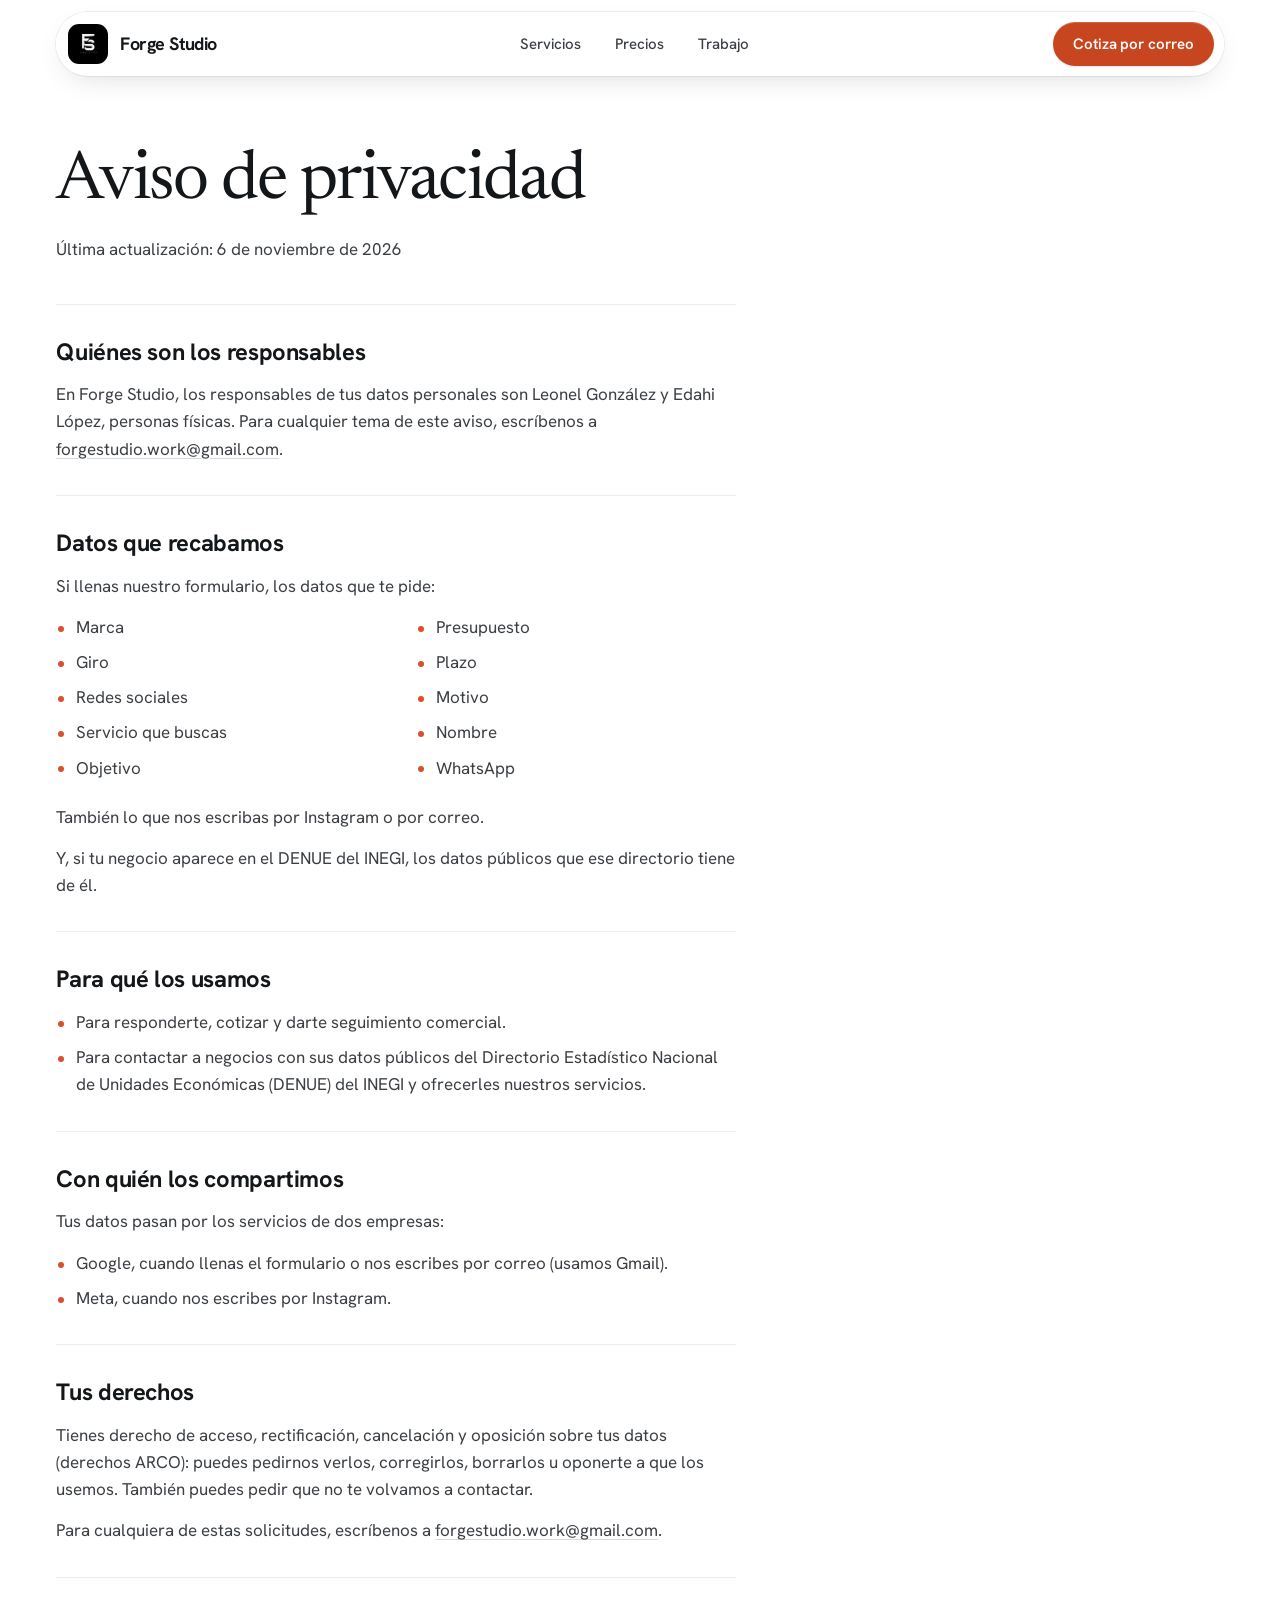
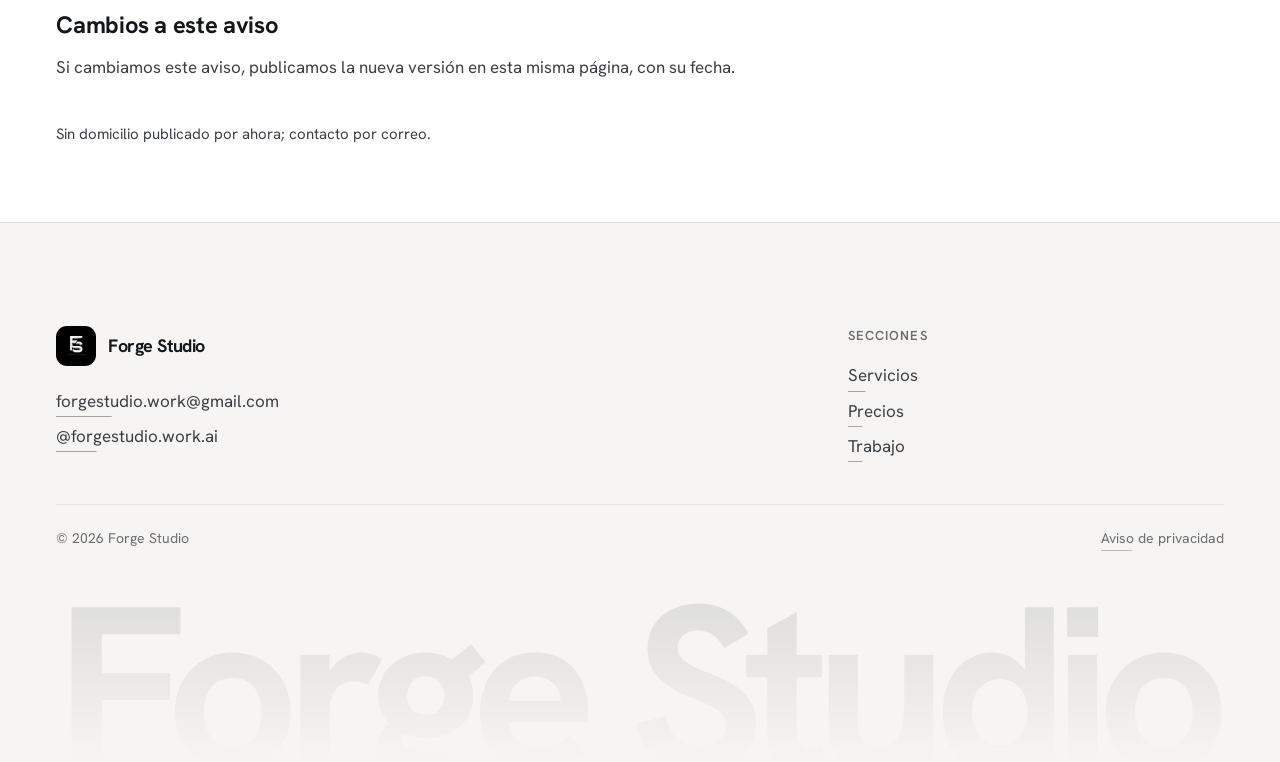
==== aviso-de-privacidad.html @ bc6b0c33 "Rediseño de la página: versión clara, con contacto por correo e Instagram - Página nueva en index.ht" ====
<!doctype html>
<html lang="es" data-type="service">
<head>
<meta charset="utf-8">
<meta name="viewport" content="width=device-width, initial-scale=1, viewport-fit=cover">
<title>Aviso de privacidad · Forge Studio</title>
<meta name="description" content="Qué datos personales recaba Forge Studio, para qué los usa, con quién los comparte y cómo ejercer tus derechos.">
<meta name="site-kind" content="other">
<meta name="page-type" content="service">
<link rel="canonical" href="https://leogoma.github.io/forge-studio/aviso-de-privacidad.html">
<meta property="og:type" content="website">
<meta property="og:locale" content="es_MX">
<meta property="og:site_name" content="Forge Studio">
<meta property="og:title" content="Aviso de privacidad · Forge Studio">
<meta property="og:description" content="Qué datos personales recaba Forge Studio, para qué los usa, con quién los comparte y cómo ejercer tus derechos.">
<meta property="og:url" content="https://leogoma.github.io/forge-studio/aviso-de-privacidad.html">
<meta property="og:image" content="https://leogoma.github.io/forge-studio/img/og.jpg">
<meta property="og:image:width" content="1200">
<meta property="og:image:height" content="630">
<meta property="og:image:alt" content="Modelo creado con IA con playera deportiva negra de Vantif, entre la niebla de Chipinque">
<meta name="twitter:card" content="summary_large_image">
<link rel="icon" type="image/png" sizes="32x32" href="favicon-32.png">
<link rel="apple-touch-icon" href="apple-touch-icon.png">
<meta name="theme-color" content="#ffffff">
<link rel="preload" href="fonts/hanken-grotesk-latin.woff2" as="font" type="font/woff2" crossorigin>
<link rel="stylesheet" href="css/sitio.css">
</head>
<body>
<header class="nav">
  <div class="wrap nav__bar glass">
    <a class="skip-link" href="#aviso">Saltar al contenido</a>
    <a class="nav__logo" href="./"><img src="img/brand/forge-monogram-96.webp" srcset="img/brand/forge-monogram-96.webp 96w, img/brand/forge-monogram-192.webp 192w" sizes="40px" width="40" height="40" alt=""><span>Forge Studio</span></a>
    <nav class="nav__links" id="menu" aria-label="Principal">
      <a class="nav__link" href="./#servicios">Servicios</a>
      <a class="nav__link" href="./#precios">Precios</a>
      <a class="nav__link" href="./#trabajo">Trabajo</a>
    </nav>
    <div class="nav__actions">
      <a class="btn btn--primary" href="mailto:forgestudio.work@gmail.com?subject=Quiero%20cotizar" data-cta="contacto">Cotiza por correo</a>
    </div>
    <button class="nav__toggle" type="button" aria-expanded="false" aria-controls="menu" aria-label="Menú">
      <svg width="18" height="18" viewBox="0 0 18 18" aria-hidden="true"><path d="M2 5h14" stroke="currentColor" stroke-width="1.6" stroke-linecap="round"/><path d="M2 13h14" stroke="currentColor" stroke-width="1.6" stroke-linecap="round"/></svg>
    </button>
  </div>
</header>

<main id="top">
  <section class="aviso-page" id="aviso" aria-labelledby="aviso-h">
    <div class="wrap"><article class="aviso">
      <h1 id="aviso-h">Aviso de privacidad</h1>
      <p class="aviso__fecha">Última actualización: 6 de noviembre de 2026</p>

      <section id="responsable-tema" aria-labelledby="responsable-h">
        <h2 id="responsable-h">Quiénes son los responsables</h2>
        <p>En Forge Studio, los responsables de tus datos personales son <span id="responsable">Leonel González y Edahi López</span>, personas físicas. Para cualquier tema de este aviso, escríbenos a <a href="mailto:forgestudio.work@gmail.com">forgestudio.work@gmail.com</a>.</p>
      </section>

      <section id="datos" aria-labelledby="datos-h">
        <h2 id="datos-h">Datos que recabamos</h2>
        <p>Si llenas nuestro formulario, los datos que te pide:</p>
        <ul class="aviso__datos" role="list">
          <li>Marca</li>
          <li>Giro</li>
          <li>Redes sociales</li>
          <li>Servicio que buscas</li>
          <li>Objetivo</li>
          <li>Presupuesto</li>
          <li>Plazo</li>
          <li>Motivo</li>
          <li>Nombre</li>
          <li>WhatsApp</li>
        </ul>
        <p>También lo que nos escribas por Instagram o por correo.</p>
        <p>Y, si tu negocio aparece en el DENUE del INEGI, los datos públicos que ese directorio tiene de él.</p>
      </section>

      <section id="finalidades" aria-labelledby="finalidades-h">
        <h2 id="finalidades-h">Para qué los usamos</h2>
        <ul role="list">
          <li>Para responderte, cotizar y darte seguimiento comercial.</li>
          <li>Para contactar a negocios con sus datos públicos del Directorio Estadístico Nacional de Unidades Económicas (DENUE) del INEGI y ofrecerles nuestros servicios.</li>
        </ul>
      </section>

      <section id="terceros" aria-labelledby="terceros-h">
        <h2 id="terceros-h">Con quién los compartimos</h2>
        <p>Tus datos pasan por los servicios de dos empresas:</p>
        <ul role="list">
          <li>Google, cuando llenas el formulario o nos escribes por correo (usamos Gmail).</li>
          <li>Meta, cuando nos escribes por Instagram.</li>
        </ul>
      </section>

      <section id="derechos" aria-labelledby="derechos-h">
        <h2 id="derechos-h">Tus derechos</h2>
        <p>Tienes derecho de acceso, rectificación, cancelación y oposición sobre tus datos (derechos ARCO): puedes pedirnos verlos, corregirlos, borrarlos u oponerte a que los usemos. También puedes pedir que no te volvamos a contactar.</p>
        <p>Para cualquiera de estas solicitudes, escríbenos a <a href="mailto:forgestudio.work@gmail.com">forgestudio.work@gmail.com</a>.</p>
      </section>

      <section id="cambios" aria-labelledby="cambios-h">
        <h2 id="cambios-h">Cambios a este aviso</h2>
        <p>Si cambiamos este aviso, publicamos la nueva versión en esta misma página, con su fecha.</p>
      </section>

      <p class="aviso__nota">Sin domicilio publicado por ahora; contacto por correo.</p>
    </article></div>
  </section>
</main>

<footer class="footer">
  <div class="wrap">
    <div class="footer__grid">
      <div class="footer__brand">
        <a class="nav__logo" href="./"><img src="img/brand/forge-monogram-96.webp" srcset="img/brand/forge-monogram-96.webp 96w, img/brand/forge-monogram-192.webp 192w" sizes="40px" width="40" height="40" alt="" loading="lazy" decoding="async"><span>Forge Studio</span></a>
        <ul>
          <li><a class="link" href="mailto:forgestudio.work@gmail.com">forgestudio.work@gmail.com</a></li>
          <li><a class="link" href="https://www.instagram.com/forgestudio.work.ai/" rel="noopener">@forgestudio.work.ai</a></li>
        </ul>
      </div>
      <div class="footer__col"><h4>Secciones</h4><ul><li><a class="link" href="./#servicios">Servicios</a></li><li><a class="link" href="./#precios">Precios</a></li><li><a class="link" href="./#trabajo">Trabajo</a></li></ul></div>
    </div>
    <div class="footer__legal">
      <span>© 2026 Forge Studio</span>
      <a class="link" href="aviso-de-privacidad.html" aria-current="page">Aviso de privacidad</a>
    </div>
    <p class="footer__word" aria-hidden="true">Forge Studio</p>
  </div>
</footer>

<script type="module" src="js/sitio.js"></script>
<script type="module" src="js/contacto.js"></script>
</body>
</html>
---- css/sitio.css ----
/* Forge Studio · versión clara (spec 12, cambio del 2026-11-09). Blanco y limpio: secciones blancas y gris muy claro,
   tinta casi negra, el naranja de la marca solo en botones y detalles, vidrio blanco esmerilado en la barra y sobre
   las fotos, y movimiento discreto (aparecer al bajar, hover sin luces). Compartido por index y el aviso. */

@font-face { font-family: "Hanken Grotesk"; font-style: normal; font-weight: 400 700; font-display: swap; src: url("../fonts/hanken-grotesk-latin.woff2") format("woff2"); }
@font-face { font-family: "Newsreader"; font-style: normal; font-weight: 400; font-display: swap; src: url("../fonts/newsreader-latin.woff2") format("woff2"); }

:root {
  color-scheme: light;
  --bg: #ffffff;
  --bg-soft: #f6f5f3;
  --surface: #efedea;
  --ink: #14171a;
  --ink-soft: #3b3f44;
  --muted: #6b6d6f;
  --faint: #8b8e91;
  --line: rgb(20 23 26 / .08);
  --line-strong: rgb(20 23 26 / .16);
  /* el naranja de la marca (#d9512c) un tono más hondo en los botones, para que el texto blanco pase AA */
  --brand: #c8461f;
  --brand-hover: #b03c1a;
  --accent: #d9512c;
  --accent-tint: #fbece6;
  --gut: clamp(20px, 4.4vw, 64px);
  --max: 1320px;
  --nav-h: 64px;
  --r-sm: 14px;
  --r-lg: 24px;
  --r-xl: 32px;
  --gap: clamp(16px, 1.6vw, 24px);
  --sec-pad: clamp(88px, 10vw, 152px);
  --shadow-sm: 0 1px 2px rgb(20 23 26 / .04), 0 4px 14px rgb(20 23 26 / .04);
  --shadow-md: 0 1px 2px rgb(20 23 26 / .05), 0 14px 36px -10px rgb(20 23 26 / .14);
  --shadow-lg: 0 2px 6px rgb(20 23 26 / .05), 0 32px 70px -24px rgb(20 23 26 / .28);
  --ease-out: cubic-bezier(.23, 1, .32, 1);
  --ease-quint: cubic-bezier(.22, 1, .36, 1);
  --ease-in-out: cubic-bezier(.77, 0, .175, 1);
  --sans: "Hanken Grotesk", ui-sans-serif, system-ui, sans-serif;
  --serif: "Newsreader", ui-serif, Georgia, serif;
}

/* ---------- base ---------- */
*, *::before, *::after { box-sizing: border-box; }
html { -webkit-text-size-adjust: 100%; scroll-padding-top: calc(var(--nav-h) + 40px); }
@media (prefers-reduced-motion: no-preference) { html { scroll-behavior: smooth; } }
body {
  margin: 0; min-height: 100vh; background: var(--bg); color: var(--ink);
  font: 400 17px/1.6 var(--sans); -webkit-font-smoothing: antialiased; overflow-x: clip;
}
img { display: block; max-width: 100%; height: auto; }
a { color: inherit; text-decoration: none; }
button { font: inherit; color: inherit; }
h1, h2, h3, h4, p, ul, ol { margin: 0; }
ul, ol { padding: 0; list-style: none; }
::selection { background: var(--accent-tint); color: var(--ink); }
:focus-visible { outline: 2px solid var(--brand); outline-offset: 3px; }

.wrap { width: min(100% - 2 * var(--gut), var(--max)); margin-inline: auto; }
.section { position: relative; padding-block: var(--sec-pad); }
.section--soft { background: var(--bg-soft); }
.section-head { display: flex; align-items: flex-end; justify-content: space-between; gap: 24px; margin-bottom: clamp(40px, 5vw, 64px); }
h2 { font: 400 clamp(40px, 4.2vw + 8px, 76px)/1.02 var(--serif); letter-spacing: -.025em; text-wrap: balance; }
h3 { font: 700 clamp(20px, .8vw + 14px, 25px)/1.2 var(--sans); letter-spacing: -.02em; }

.skip-link { position: absolute; width: 1px; height: 1px; overflow: hidden; clip-path: inset(50%); white-space: nowrap; }
.skip-link:focus { position: fixed; z-index: 95; top: 12px; left: 12px; width: auto; height: auto; clip-path: none;
  padding: 12px 18px; border-radius: 12px; background: var(--ink); color: #fff; font-weight: 600; }

/* ---------- vidrio blanco esmerilado (barra y sobre fotos) ---------- */
/* Safari no resuelve variables dentro de -webkit-backdrop-filter: los valores van fijos */
.glass {
  position: relative;
  background-color: rgb(255 255 255 / .74);
  -webkit-backdrop-filter: blur(20px) saturate(180%);
  backdrop-filter: blur(20px) saturate(180%);
  box-shadow: inset 0 1px 0 rgb(255 255 255 / .9), 0 0 0 1px rgb(20 23 26 / .07), 0 10px 30px -12px rgb(20 23 26 / .18);
}
@supports not ((backdrop-filter: blur(1px)) or (-webkit-backdrop-filter: blur(1px))) {
  .glass { background-color: rgb(255 255 255 / .97); }
}

/* ---------- botones y ligas ---------- */
.btn {
  --h: 48px;
  position: relative; display: inline-flex; align-items: center; justify-content: center; gap: 10px;
  height: var(--h); padding: 0 22px; border: 0; border-radius: 999px; cursor: pointer;
  font: 600 16px/1 var(--sans); letter-spacing: -.005em; white-space: nowrap; -webkit-tap-highlight-color: transparent;
  transition: transform 160ms var(--ease-out), background-color 200ms ease, color 200ms ease, box-shadow 250ms ease;
}
.btn:active { transform: scale(.97); }
.btn--lg { --h: 56px; padding: 0 28px; font-size: 17px; }
.btn--sm { --h: 40px; padding: 0 16px; font-size: 14px; }
.btn--xl { --h: 64px; padding: 0 30px; font-size: 18px; }
.btn--primary { background: var(--brand); color: #fff; box-shadow: 0 1px 2px rgb(20 23 26 / .12), inset 0 1px 0 rgb(255 255 255 / .18); }
.btn--secondary { background: #fff; color: var(--ink); box-shadow: inset 0 0 0 1px var(--line-strong), 0 1px 2px rgb(20 23 26 / .04); }
.btn .arrow { width: 14px; height: 14px; flex: none; transition: transform 300ms var(--ease-out); }
@media (hover: hover) and (pointer: fine) {
  .btn--primary:hover { background: var(--brand-hover); }
  .btn--secondary:hover { background: var(--bg-soft); }
  .btn:hover .arrow { transform: translateX(3px); }
}

/* liga con subrayado que se dibuja */
.link { position: relative; display: inline-block; }
.link::after {
  content: ""; position: absolute; left: 0; right: 0; bottom: -2px; height: 1px; background: currentColor;
  transform: scaleX(.25); transform-origin: left; opacity: .45;
  transition: transform 400ms var(--ease-out), opacity 300ms ease;
}
@media (hover: hover) and (pointer: fine) { .link:hover::after { transform: scaleX(1); opacity: 1; } }

/* ---------- navegación ---------- */
.nav { position: fixed; z-index: 60; top: 12px; left: 0; right: 0; pointer-events: none; }
.nav__bar {
  pointer-events: auto; display: flex; align-items: center; gap: 8px;
  height: var(--nav-h); padding: 0 10px 0 12px; border-radius: 999px; transition: background-color 300ms ease;
}
.nav.is-scrolled .nav__bar { background-color: rgb(255 255 255 / .86); }
.nav__logo { display: inline-flex; align-items: center; gap: 12px; font: 700 18px/1 var(--sans); letter-spacing: -.03em; }
.nav__logo img { width: 40px; height: 40px; border-radius: 11px; }
.nav__links { display: flex; gap: 2px; margin-inline: auto; }
.nav__link {
  display: inline-flex; align-items: center; height: 40px; padding: 0 16px; border-radius: 999px;
  color: var(--ink-soft); font-weight: 500; font-size: 15px; transition: color 200ms ease, background-color 200ms ease;
}
@media (hover: hover) and (pointer: fine) { .nav__link:hover { color: var(--ink); background: rgb(20 23 26 / .05); } }
.nav__actions { display: flex; }
.nav__actions .btn { --h: 44px; padding: 0 20px; font-size: 15px; }
.nav__toggle {
  display: none; place-items: center; width: 44px; height: 44px; margin-left: 4px;
  border: 0; border-radius: 999px; background: rgb(20 23 26 / .06); cursor: pointer;
}
.nav__toggle svg path { transition: transform 300ms var(--ease-out); transform-origin: center; }
.nav.is-open .nav__toggle svg path:first-child { transform: translateY(4px) rotate(45deg); }
.nav.is-open .nav__toggle svg path:last-child { transform: translateY(-4px) rotate(-45deg); }

@media (max-width: 859px) {
  .nav__toggle { display: grid; }
  .nav__actions { margin-left: auto; }
  /* el menú baja como una hoja bajo la barra; absoluto y no fijo, porque el backdrop-filter de la barra la vuelve su
     bloque contenedor */
  .nav__links {
    position: absolute; top: calc(100% + 8px); left: 0; right: 0;
    flex-direction: column; gap: 0; margin: 0; padding: 10px; border-radius: var(--r-lg);
    background: #fff; box-shadow: 0 0 0 1px var(--line), var(--shadow-lg);
    opacity: 0; visibility: hidden; transform: translateY(-8px) scale(.98); transform-origin: top center;
    transition: opacity 200ms ease, transform 250ms var(--ease-out), visibility 0s linear 250ms;
  }
  .nav.is-open .nav__links { opacity: 1; visibility: visible; transform: none; transition: opacity 200ms ease, transform 300ms var(--ease-out), visibility 0s; }
  .nav__link { height: 56px; padding: 0 18px; font-size: 20px; font-weight: 600; color: var(--ink); border-radius: var(--r-sm); }
}
@media (max-width: 479px) {
  .nav__logo span { position: absolute; width: 1px; height: 1px; overflow: hidden; clip-path: inset(50%); white-space: nowrap; }
}

/* ---------- entrada de la portada y aparición al bajar (discretas) ---------- */
@media (prefers-reduced-motion: no-preference) {
  .enter { animation: enter 800ms var(--ease-quint) both; animation-delay: calc(var(--i, 0) * 60ms + 60ms); }
  @keyframes enter { from { opacity: 0; transform: translateY(16px); } }
  .hero__photo img { animation: settle 1400ms var(--ease-out) both; }
  @keyframes settle { from { transform: scale(1.04); } }

  /* lo que aparece al bajar se esconde solo si corre el JS (clase js en <html>) y nunca más de 4 s. Con translate
     (no transform) para no pisar el transform del hover; la lista conserva las transiciones del hover */
  html.js:not(.revelar-todo) [data-reveal] {
    opacity: 0; translate: 0 14px;
    transition: opacity 700ms var(--ease-out), translate 800ms var(--ease-out), transform 400ms var(--ease-out), box-shadow 400ms ease;
    transition-delay: calc(var(--i, 0) * 70ms), calc(var(--i, 0) * 70ms), 0s, 0s;
  }
  html.js:not(.revelar-todo) [data-reveal].is-in { opacity: 1; translate: none; }
}

/* ---------- portada ---------- */
.hero { display: grid; align-items: center; min-height: 100vh; min-height: 100svh; padding: calc(12px + var(--nav-h) + 48px) 0 72px; }
.hero__grid { display: grid; grid-template-columns: repeat(12, minmax(0, 1fr)); column-gap: var(--gap); align-items: center; }
.hero__text { grid-column: 1 / span 7; }
.hero__art { grid-column: 8 / -1; position: relative; }
.hero__label { font-size: 14px; font-weight: 600; letter-spacing: .01em; color: var(--muted); }
.hero h1 { margin-top: 22px; font: 700 clamp(40px, 4.3vw + 14px, 82px)/1 var(--sans); letter-spacing: -.045em; text-wrap: balance; }
.hero h1 > span { display: block; }
.hero h1 .h1-b { color: var(--faint); margin-top: .1em; }
.hero__cta { display: flex; flex-wrap: wrap; gap: 12px; margin-top: 40px; }
.hero__trust { display: flex; flex-wrap: wrap; gap: 10px 26px; margin-top: 34px; font-size: 15px; font-weight: 500; color: var(--ink-soft); }
.hero__trust li { display: inline-flex; align-items: center; gap: 9px; }
.hero__trust svg { width: 18px; height: 18px; flex: none; color: var(--accent); }

.hero__photo { position: relative; aspect-ratio: 4 / 5; border-radius: var(--r-xl); overflow: hidden; background: var(--surface); box-shadow: var(--shadow-lg); }
.hero__photo img { width: 100%; height: 100%; object-fit: cover; }
.chip {
  display: inline-flex; align-items: center; gap: 8px; height: 34px; padding: 0 14px 0 11px; border-radius: 999px;
  font-size: 13px; font-weight: 600; letter-spacing: -.005em; color: var(--ink); white-space: nowrap;
}
.chip svg { width: 15px; height: 15px; color: var(--accent); }
.hero__photo .chip { position: absolute; top: 16px; right: 16px; }
.hero__mini { position: absolute; left: -16%; bottom: 9%; width: 46%; padding: 6px; border-radius: 22px; box-shadow: 0 0 0 1px rgb(20 23 26 / .06), var(--shadow-lg); }
.hero__mini img { width: 100%; aspect-ratio: 4 / 3; object-fit: cover; border-radius: 16px; }
.hero__mini .chip { position: absolute; left: 15px; top: 15px; height: 30px; font-size: 12px; }

@media (max-width: 1023px) {
  .hero { min-height: 0; padding-bottom: 56px; }
  .hero__text, .hero__art { grid-column: 1 / -1; }
  .hero__art { width: min(100%, 520px); margin: 56px auto 0; }
  .hero__mini { left: -4%; width: 50%; bottom: 6%; }
}
@media (max-width: 639px) {
  .hero { padding-top: calc(12px + var(--nav-h) + 32px); }
  .hero h1 { margin-top: 18px; }
  .hero__cta { margin-top: 32px; }
  .hero__cta .btn { flex: 1 1 auto; }
  .hero__trust { flex-direction: column; gap: 10px; margin-top: 28px; }
  .hero__art { margin-top: 44px; }
  .hero__mini { width: 54%; left: -2%; bottom: -6%; padding: 5px; border-radius: 18px; }
  .hero__mini img { border-radius: 13px; }
  .hero__mini .chip { left: 11px; top: 11px; height: 26px; padding: 0 10px 0 8px; font-size: 11px; }
  .hero__photo .chip { top: 12px; right: 12px; height: 30px; font-size: 12px; }
}

/* ---------- servicios: la foto llena la tarjeta y el texto va en un panel de vidrio blanco ---------- */
.svc-grid { display: grid; grid-template-columns: repeat(2, minmax(0, 1fr)); gap: var(--gap); }
.svc { position: relative; isolation: isolate; display: flex; flex-direction: column; justify-content: flex-end; min-height: clamp(560px, 46vw, 680px); padding: 14px;
  border-radius: var(--r-xl); overflow: hidden; background: var(--surface); box-shadow: var(--shadow-sm);
  transition: transform 400ms var(--ease-out), box-shadow 400ms ease; }
.svc__media { position: absolute; inset: 0; z-index: -1; }
.svc__media img { width: 100%; height: 100%; object-fit: cover; transition: transform 900ms var(--ease-out); }
.svc__body { display: grid; gap: 10px; padding: clamp(22px, 2.4vw, 30px); border-radius: calc(var(--r-xl) - 10px); background-color: rgb(255 255 255 / .82); }
.svc__body h3 { font-size: clamp(24px, 1.1vw + 16px, 30px); }
.svc__body p { color: var(--ink-soft); }
.svc__body .svc__price { color: var(--ink); font-weight: 600; }
.svc__body .btn { justify-self: start; margin-top: 8px; }
@media (hover: hover) and (pointer: fine) {
  .svc:hover { transform: translateY(-4px); box-shadow: var(--shadow-lg); }
  .svc:hover .svc__media img { transform: scale(1.03); }
}
@media (max-width: 899px) {
  .svc-grid { grid-template-columns: 1fr; }
  .svc { min-height: 540px; }
}

/* ---------- precios: dos tarjetas blancas sobre gris claro ---------- */
.precios__grid { display: grid; grid-template-columns: repeat(2, minmax(0, 1fr)); grid-template-rows: auto 1fr; gap: var(--gap); align-items: start; }
.precios__web { grid-column: 2; grid-row: 1 / span 2; }
.price-card { border-radius: var(--r-xl); padding: clamp(24px, 2.6vw, 38px); background: #fff; box-shadow: 0 0 0 1px var(--line), var(--shadow-sm); }
.price-card__head { display: flex; align-items: center; gap: 14px; margin-bottom: 16px; }
.icon-tile { display: grid; place-items: center; flex: none; width: 44px; height: 44px; border-radius: 13px; background: var(--accent-tint); color: var(--brand); }
.icon-tile svg { width: 22px; height: 22px; }
.rows > li {
  display: grid; grid-template-columns: minmax(0, 1fr) auto; column-gap: 20px; row-gap: 4px;
  padding: 18px 16px; margin-inline: -16px; border-top: 1px solid var(--line); border-radius: var(--r-sm);
  transition: background-color 200ms ease, border-color 200ms ease;
}
.rows__name { font-weight: 600; font-size: 17px; }
.rows__value { grid-row: 1 / span 2; grid-column: 2; align-self: start; text-align: right; font-weight: 600; font-variant-numeric: tabular-nums; }
.rows > li > p { grid-column: 1; color: var(--muted); font-size: 15px; line-height: 1.5; }
@media (hover: hover) and (pointer: fine) {
  .rows > li:hover { background: var(--bg-soft); border-top-color: transparent; }
  .rows > li:hover + li { border-top-color: transparent; }
}
.precios__nota { display: grid; gap: 22px; padding: clamp(8px, 1vw, 16px) clamp(4px, 1vw, 12px); }
.precios__nota p { color: var(--muted); max-width: 52ch; }
@media (max-width: 899px) {
  .precios__grid { grid-template-columns: 1fr; }
  .precios__web { grid-column: auto; grid-row: auto; }
}
@media (max-width: 479px) {
  .rows > li { grid-template-columns: 1fr; }
  .rows__value { grid-row: auto; grid-column: 1; text-align: left; }
  .precios__nota .btn { white-space: normal; height: auto; min-height: 48px; padding-block: 12px; line-height: 1.3; text-align: center; }
}

/* ---------- trabajo: muro de fotos en movimiento ---------- */
.trabajo .section-head { align-items: center; }
.marquee {
  --row: clamp(220px, 23vw, 340px);
  /* sin JS o con movimiento reducido es una fila que se desliza a mano; el relleno de arriba y abajo deja ver el
     anillo de foco de las fotos */
  overflow-x: auto; overscroll-behavior-x: contain; scrollbar-width: thin; scrollbar-color: var(--line-strong) transparent;
  padding: 6px max(var(--gut), (100% - var(--max)) / 2); scroll-padding-inline: max(var(--gut), (100% - var(--max)) / 2);
}
.marquee + .marquee { margin-top: calc(var(--gap) - 12px); }
.marquee__track { display: flex; width: max-content; }
.marquee__set { display: flex; gap: var(--gap); padding-right: var(--gap); }
.marquee.is-running {
  overflow: hidden; padding-inline: 0;
  -webkit-mask-image: linear-gradient(90deg, transparent, #000 6%, #000 94%, transparent);
  mask-image: linear-gradient(90deg, transparent, #000 6%, #000 94%, transparent);
}
.marquee.is-running .marquee__track { animation: marquee var(--dur, 90s) linear infinite; }
.marquee.is-running[data-dir="rev"] .marquee__track { animation-direction: reverse; }
/* la pista corre un juego completo, de las copias que haya hecho js/sitio.js */
@keyframes marquee { to { transform: translate3d(calc(-100% / var(--copias, 2)), 0, 0); } }
.marquee:hover .marquee__track, .marquee:focus-within .marquee__track,
.trabajo.is-paused .marquee__track, .trabajo.is-offscreen .marquee__track { animation-play-state: paused; }
/* con el teclado dentro de una fila, la fila se detiene en su inicio y el navegador lleva a la vista la foto enfocada */
.marquee.is-teclado .marquee__track { animation: none; }

.gal-group { display: flex; gap: var(--gap); flex: none; }
.gal { display: flex; gap: var(--gap); }
.gal > li { flex: none; }
.gal-label { flex: none; display: flex; flex-direction: column; justify-content: space-between; gap: 16px;
  width: clamp(200px, 19vw, 268px); height: var(--row); padding: clamp(20px, 2vw, 28px); border-radius: var(--r-lg);
  background: var(--bg-soft); box-shadow: inset 0 0 0 1px var(--line); }
.gal-label h3 { font: 400 clamp(30px, 2.3vw + 6px, 42px)/1 var(--serif); letter-spacing: -.02em; }
.gal-label p { margin-top: 8px; color: var(--muted); font-size: 15px; line-height: 1.45; text-wrap: pretty; }
.gal__btn {
  position: relative; display: block; height: var(--row); padding: 0; border: 0; border-radius: var(--r-lg);
  overflow: hidden; background: var(--surface); cursor: zoom-in;
}
.gal__btn img { width: auto; height: 100%; max-width: none; object-fit: cover; transition: transform 800ms var(--ease-out); }
@media (hover: hover) and (pointer: fine) { .gal__btn:hover img { transform: scale(1.04); } }
.marquee-toggle[hidden] { display: none; }
.marquee-toggle .i-play { display: none; }
.trabajo.is-paused .marquee-toggle .i-play { display: block; }
.trabajo.is-paused .marquee-toggle .i-pause { display: none; }
.marquee-toggle svg { width: 14px; height: 14px; }
@media (max-width: 639px) { .marquee { --row: 210px; } .gal-label { width: 190px; } }

/* la foto en grande: <dialog> nativo (js/galeria.js) */
.gal-dialog { max-width: calc(100vw - 2 * var(--gut)); padding: 0; border: 0; background: none; overflow: visible; }
.gal-dialog::backdrop { background: rgb(20 23 26 / .86); }
.gal-dialog form { display: flex; justify-content: flex-end; margin-bottom: 12px; }
.gal-dialog img { width: auto; max-width: 100%; height: auto; max-height: calc(100vh - 120px); max-height: calc(100svh - 120px); border-radius: var(--r-lg); }
@media (prefers-reduced-motion: no-preference) {
  .gal-dialog[open] { animation: dialog-in 300ms var(--ease-out); }
  @keyframes dialog-in { from { opacity: 0; transform: scale(.97); } }
}

/* ---------- casos: tarjetas blancas que se apilan al bajar (escritorio, si caben en la pantalla) ---------- */
.cases { display: grid; gap: var(--gap); }
.case {
  display: grid; grid-template-columns: 7fr 5fr; min-height: min(76vh, 640px); min-height: min(76svh, 640px);
  border-radius: var(--r-xl); overflow: hidden; background: #fff; box-shadow: 0 0 0 1px var(--line), var(--shadow-md);
}
@media (min-width: 1024px) and (min-height: 700px) {
  .case { position: sticky; top: calc(12px + var(--nav-h) + 24px); }
}
.case__media { position: relative; overflow: hidden; background: var(--surface); }
.case__media img { position: absolute; inset: 0; width: 100%; height: 100%; object-fit: cover; transition: transform 900ms var(--ease-out); }
.case__body { display: flex; flex-direction: column; justify-content: space-between; gap: 36px; padding: clamp(28px, 3.4vw, 52px); }
.case__kicker { display: inline-flex; align-items: center; gap: 10px; color: var(--muted); font-size: 13px; font-weight: 600; letter-spacing: .08em; text-transform: uppercase; }
.case__kicker::before { content: ""; width: 22px; height: 1px; background: var(--accent); }
.case h3 { margin-top: 18px; font: 400 clamp(44px, 3.4vw + 10px, 72px)/.98 var(--serif); letter-spacing: -.03em; }
.case__body p { margin-top: 18px; color: var(--ink-soft); font-size: 18px; max-width: 34ch; }
.case__thumbs { display: grid; grid-template-columns: repeat(3, minmax(0, 1fr)); gap: 10px; max-width: 420px; }
.case__thumbs img { width: 100%; aspect-ratio: 1; object-fit: cover; border-radius: 14px; background: var(--surface); }
.tags { display: flex; flex-wrap: wrap; gap: 8px; }
.tags li { height: 34px; display: inline-flex; align-items: center; padding: 0 14px; border-radius: 999px; font-size: 14px; font-weight: 500; color: var(--ink-soft); box-shadow: inset 0 0 0 1px var(--line-strong); }
@media (hover: hover) and (pointer: fine) { .case:hover .case__media img { transform: scale(1.03); } }
@media (max-width: 1023px) {
  .case { grid-template-columns: 1fr; min-height: 0; }
  .case__media { aspect-ratio: 4 / 3; }
}

/* ---------- proceso: tres pasos unidos por una línea fina ---------- */
.steps { position: relative; display: grid; grid-template-columns: repeat(3, minmax(0, 1fr)); gap: var(--gap); padding-top: 40px; }
.steps::before {
  content: ""; position: absolute; top: 6px; left: 28px; right: 28px; height: 1px;
  background: linear-gradient(90deg, var(--accent), rgb(217 81 44 / .15));
  transform-origin: left; transition: transform 1200ms var(--ease-in-out) 150ms;
}
.step { position: relative; display: flex; flex-direction: column; gap: 20px; min-height: 290px; padding: clamp(24px, 2.4vw, 32px);
  border-radius: var(--r-xl); background: var(--bg-soft); box-shadow: inset 0 0 0 1px var(--line); }
.step::after { /* el punto sobre la línea */
  content: ""; position: absolute; top: -40px; left: 23px; width: 11px; height: 11px; border-radius: 50%;
  background: var(--accent); box-shadow: 0 0 0 4px #fff, 0 0 0 5px rgb(217 81 44 / .25);
  transition: transform 400ms var(--ease-out), opacity 400ms ease;
}
.step:nth-child(2)::after { transition-delay: 500ms; }
.step:nth-child(3)::after { transition-delay: 900ms; }
.step__top { display: flex; align-items: center; justify-content: space-between; }
.step__num { font: 400 48px/1 var(--serif); letter-spacing: -.03em; color: var(--accent); }
.step h3 { font-size: clamp(21px, .8vw + 15px, 25px); line-height: 1.25; }
.step p { color: var(--muted); }
.step .step__stat { margin-top: auto; font: 700 clamp(56px, 4vw + 20px, 80px)/.9 var(--sans); letter-spacing: -.05em; color: var(--ink); }
.step .step__stat small { font-size: .42em; letter-spacing: -.02em; color: var(--muted); margin-left: .12em; }
.step__channels { margin-top: auto; display: flex; gap: 10px; }
.step__channels span { display: grid; place-items: center; width: 50px; height: 50px; border-radius: 15px; background: #fff; box-shadow: inset 0 0 0 1px var(--line); color: var(--ink-soft); }
.step__channels svg { width: 23px; height: 23px; }
@media (prefers-reduced-motion: no-preference) {
  html.js:not(.revelar-todo) .steps:not(.is-in)::before { transform: scaleX(0); }
  html.js:not(.revelar-todo) .steps:not(.is-in) .step::after { transform: scale(.4); opacity: 0; }
}
@media (max-width: 899px) {
  .steps { grid-template-columns: 1fr; padding-top: 0; padding-left: 34px; }
  .steps::before { top: 8px; bottom: 8px; left: 5px; right: auto; width: 1px; height: auto; transform-origin: top;
    background: linear-gradient(180deg, var(--accent), rgb(217 81 44 / .1)); }
  html.js:not(.revelar-todo) .steps:not(.is-in)::before { transform: scaleY(0); }
  .step { min-height: 0; }
  .step::after { top: 30px; left: -34px; }
}

/* ---------- cierre ---------- */
.cierre { border-radius: var(--r-xl); padding: clamp(40px, 7vw, 104px) clamp(24px, 6vw, 96px); background: var(--bg-soft); box-shadow: inset 0 0 0 1px var(--line); }
.cierre h2 { max-width: 15ch; font-size: clamp(44px, 5.4vw + 6px, 96px); line-height: .98; }
.cierre > p { margin-top: 22px; font-size: clamp(18px, .5vw + 15px, 21px); color: var(--muted); }
.cierre__actions { display: flex; flex-wrap: wrap; align-items: center; gap: 12px 16px; margin-top: 40px; }
@media (max-width: 639px) {
  .cierre__actions { flex-direction: column; align-items: stretch; }
  .cierre__actions .btn { white-space: normal; text-align: center; }
  .cierre__actions .link { align-self: center; margin-top: 4px; }
  .btn--xl { --h: 60px; padding: 0 22px; font-size: 17px; }
}

/* ---------- pie ---------- */
.footer { padding: clamp(64px, 8vw, 112px) 0 0; overflow: hidden; background: var(--bg-soft); border-top: 1px solid var(--line); }
.footer__grid { display: grid; grid-template-columns: repeat(12, minmax(0, 1fr)); gap: 40px var(--gap); padding-bottom: 44px; border-bottom: 1px solid var(--line); }
.footer__brand { grid-column: 1 / span 5; display: grid; gap: 22px; align-content: start; }
.footer__brand ul { display: grid; gap: 8px; color: var(--ink-soft); }
.footer__col { grid-column: 9 / -1; }
.footer__col h4 { font-size: 13px; font-weight: 600; letter-spacing: .08em; text-transform: uppercase; color: var(--muted); }
.footer__col ul { display: grid; gap: 8px; margin-top: 16px; color: var(--ink-soft); }
.footer__legal { display: flex; flex-wrap: wrap; justify-content: space-between; gap: 12px 24px; padding: 22px 0; font-size: 14px; color: var(--muted); }
.footer__word {
  margin-top: 8px; font: 700 min(calc((100vw - 2 * var(--gut)) * .2), 264px)/.78 var(--sans); letter-spacing: -.06em;
  white-space: nowrap; user-select: none;
  background: linear-gradient(180deg, rgb(20 23 26 / .1), rgb(20 23 26 / 0) 90%);
  -webkit-background-clip: text; background-clip: text; color: transparent;
  transform: translateY(.08em);
}
@media (max-width: 767px) {
  .footer__brand, .footer__col { grid-column: 1 / -1; }
}

/* ---------- aviso de privacidad ---------- */
.aviso-page { padding: calc(12px + var(--nav-h) + 72px) 0 clamp(48px, 6vw, 96px); }
.aviso { max-width: 68ch; }
.aviso h1 { font: 400 clamp(44px, 4.4vw + 12px, 80px)/1 var(--serif); letter-spacing: -.025em; }
.aviso__fecha { margin: 20px 0 40px; color: var(--muted); }
.aviso h2 { font: 700 clamp(20px, .6vw + 16px, 24px)/1.3 var(--sans); letter-spacing: -.015em; }
.aviso > section { padding-top: 32px; margin-top: 32px; border-top: 1px solid var(--line); }
.aviso > section > * + * { margin-top: 14px; }
.aviso p, .aviso li { color: var(--ink-soft); }
.aviso ul { display: grid; gap: 8px; }
.aviso li { position: relative; padding-left: 20px; }
.aviso li::before { content: ""; position: absolute; left: 2px; top: .7em; width: 6px; height: 6px; border-radius: 50%; background: var(--accent); }
@media (min-width: 640px) { .aviso .aviso__datos { display: block; columns: 2; column-gap: 40px; } .aviso .aviso__datos li { break-inside: avoid; margin-bottom: 8px; } }
.aviso p a { text-decoration: underline; text-underline-offset: 3px; text-decoration-color: var(--line-strong); }
.aviso p a:hover { text-decoration-color: currentColor; }
.aviso__nota { margin-top: 40px; font-size: 15px; color: var(--muted); }

/* ---------- movimiento reducido: el mouse cambia color, pero nada se desplaza ni se acerca ---------- */
@media (prefers-reduced-motion: reduce) {
  .svc:hover, .svc:hover .svc__media img, .gal__btn:hover img, .case:hover .case__media img, .btn:hover .arrow { transform: none; }
}
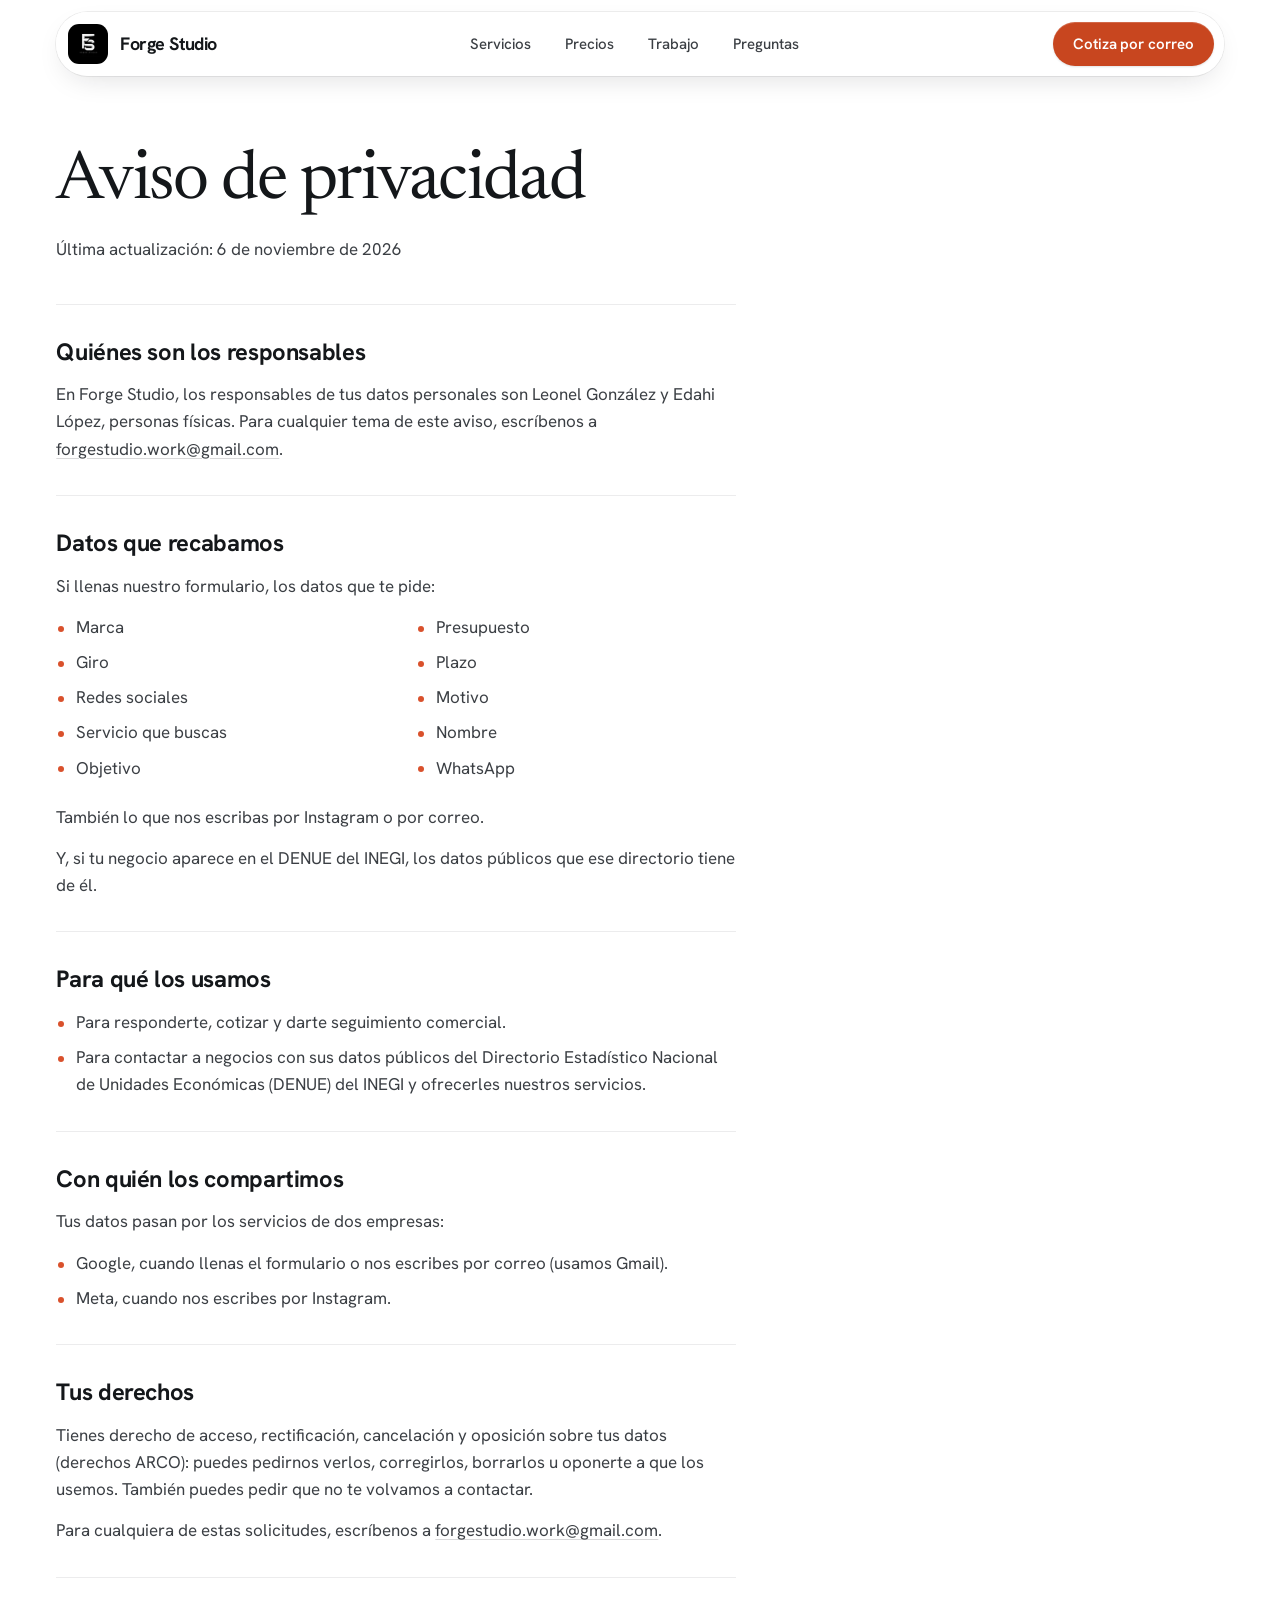
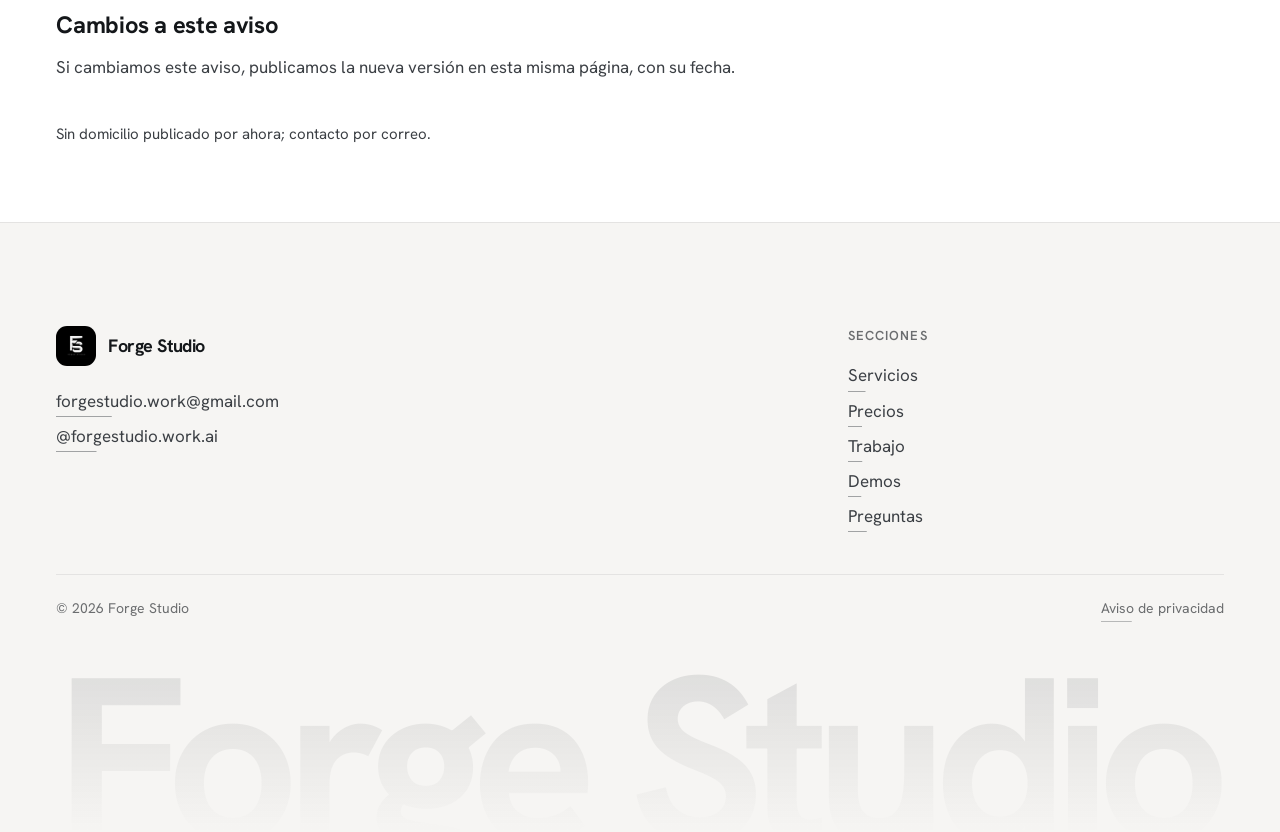
==== commit 98017ec2: "Demos para probar, preguntas frecuentes y precios del 13 de noviembre Agrega «Pruébalo antes de coti" ====
--- a/aviso-de-privacidad.html
+++ b/aviso-de-privacidad.html
@@ -34,6 +34,7 @@
       <a class="nav__link" href="./#servicios">Servicios</a>
       <a class="nav__link" href="./#precios">Precios</a>
       <a class="nav__link" href="./#trabajo">Trabajo</a>
+      <a class="nav__link" href="./#preguntas">Preguntas</a>
     </nav>
     <div class="nav__actions">
       <a class="btn btn--primary" href="mailto:forgestudio.work@gmail.com?subject=Quiero%20cotizar" data-cta="contacto">Cotiza por correo</a>
@@ -117,7 +118,7 @@
           <li><a class="link" href="https://www.instagram.com/forgestudio.work.ai/" rel="noopener">@forgestudio.work.ai</a></li>
         </ul>
       </div>
-      <div class="footer__col"><h4>Secciones</h4><ul><li><a class="link" href="./#servicios">Servicios</a></li><li><a class="link" href="./#precios">Precios</a></li><li><a class="link" href="./#trabajo">Trabajo</a></li></ul></div>
+      <div class="footer__col"><h4>Secciones</h4><ul><li><a class="link" href="./#servicios">Servicios</a></li><li><a class="link" href="./#precios">Precios</a></li><li><a class="link" href="./#trabajo">Trabajo</a></li><li><a class="link" href="./#demos">Demos</a></li><li><a class="link" href="./#preguntas">Preguntas</a></li></ul></div>
     </div>
     <div class="footer__legal">
       <span>© 2026 Forge Studio</span>
--- a/css/sitio.css
+++ b/css/sitio.css
@@ -62,7 +62,7 @@
 h2 { font: 400 clamp(40px, 4.2vw + 8px, 76px)/1.02 var(--serif); letter-spacing: -.025em; text-wrap: balance; }
 h3 { font: 700 clamp(20px, .8vw + 14px, 25px)/1.2 var(--sans); letter-spacing: -.02em; }
 
-.skip-link { position: absolute; width: 1px; height: 1px; overflow: hidden; clip-path: inset(50%); white-space: nowrap; }
+.skip-link, .sr-only { position: absolute; width: 1px; height: 1px; overflow: hidden; clip-path: inset(50%); white-space: nowrap; }
 .skip-link:focus { position: fixed; z-index: 95; top: 12px; left: 12px; width: auto; height: auto; clip-path: none;
   padding: 12px 18px; border-radius: 12px; background: var(--ink); color: #fff; font-weight: 600; }
 
@@ -350,6 +350,35 @@
   .case__media { aspect-ratio: 4 / 3; }
 }
 
+/* ---------- demos: la del bot se prueba en línea; las demás, en una tarjeta blanca, se piden por correo o Instagram ---------- */
+.demos { display: grid; grid-template-columns: minmax(0, 7fr) minmax(0, 5fr); gap: var(--gap); }
+.demo-bot { display: flex; flex-direction: column; gap: 22px; padding: clamp(28px, 3.4vw, 52px);
+  border-radius: var(--r-xl); background: var(--bg-soft); box-shadow: inset 0 0 0 1px var(--line); }
+.demo-bot__top { display: flex; align-items: center; gap: 14px; }
+.demo-bot h3 { font: 400 clamp(44px, 3.4vw + 10px, 72px)/.98 var(--serif); letter-spacing: -.03em; text-wrap: balance; }
+.demo-bot > p { color: var(--ink-soft); font-size: 18px; max-width: 44ch; }
+.demo-bot__pasos { display: grid; gap: 12px; max-width: 46ch; }
+.demo-bot__pasos li { display: flex; align-items: baseline; gap: 14px; color: var(--ink-soft); }
+.demo-bot__num { flex: none; display: grid; place-items: center; width: 28px; height: 28px; border-radius: 999px;
+  background: #fff; box-shadow: inset 0 0 0 1px var(--line-strong); color: var(--brand); font: 400 17px/1 var(--serif); }
+.demo-bot__cta { display: flex; flex-wrap: wrap; align-items: center; gap: 14px 20px; margin-top: auto; padding-top: 14px; }
+.demo-bot__nota { color: var(--muted); font-size: 15px; }
+.demo-mas { display: flex; flex-direction: column; gap: 10px; border-radius: var(--r-xl); padding: clamp(24px, 2.6vw, 38px);
+  background: #fff; box-shadow: 0 0 0 1px var(--line), var(--shadow-sm); }
+.demo-mas h3 { text-wrap: balance; }
+.demo-mas > p { color: var(--muted); }
+.demo-mas__lista { margin-top: 10px; }
+.demo-mas__lista > li { display: grid; grid-template-columns: auto minmax(0, 1fr); column-gap: 16px; row-gap: 2px; align-items: center; padding: 16px 0; border-top: 1px solid var(--line); }
+.demo-mas__lista .icon-tile { grid-row: 1 / span 2; align-self: start; }
+.demo-mas__nombre { font-weight: 600; }
+.demo-mas__lista p { color: var(--muted); font-size: 15px; line-height: 1.5; }
+.demo-mas__acciones { display: flex; flex-wrap: wrap; gap: 10px; margin-top: auto; padding-top: 12px; }
+.demo-mas__acciones .btn { flex: 1 1 auto; }
+@media (max-width: 899px) { .demos { grid-template-columns: 1fr; } }
+@media (max-width: 479px) {
+  .demo-bot__cta .btn, .demo-mas__acciones .btn { flex: 1 1 100%; white-space: normal; text-align: center; }
+}
+
 /* ---------- proceso: tres pasos unidos por una línea fina ---------- */
 .steps { position: relative; display: grid; grid-template-columns: repeat(3, minmax(0, 1fr)); gap: var(--gap); padding-top: 40px; }
 .steps::before {
@@ -387,6 +416,43 @@
   .step { min-height: 0; }
   .step::after { top: 30px; left: -34px; }
 }
+
+/* ---------- preguntas: <details> nativos en una tarjeta blanca; el + gira a × al abrir ---------- */
+.faq { display: grid; grid-template-columns: minmax(0, 5fr) minmax(0, 7fr); gap: 40px clamp(32px, 5vw, 96px); align-items: start; }
+.faq__intro p { margin-top: 22px; max-width: 30ch; font-size: clamp(18px, .5vw + 15px, 21px); color: var(--muted); }
+.faq__intro .link { color: var(--ink); font-weight: 600; }
+.faq__lista { border-radius: var(--r-xl); padding: 6px clamp(22px, 2.6vw, 38px); background: #fff; box-shadow: 0 0 0 1px var(--line), var(--shadow-sm); }
+.faq__item + .faq__item { border-top: 1px solid var(--line); }
+.faq__item summary {
+  display: flex; align-items: center; justify-content: space-between; gap: 20px; padding: 22px 0;
+  font-weight: 600; font-size: clamp(17px, .3vw + 15px, 19px); line-height: 1.35; list-style: none; cursor: pointer;
+  border-radius: 8px; -webkit-tap-highlight-color: transparent;
+}
+.faq__item summary::-webkit-details-marker { display: none; }
+.faq__icono {
+  display: grid; place-items: center; flex: none; width: 32px; height: 32px; border-radius: 999px;
+  color: var(--ink-soft); box-shadow: inset 0 0 0 1px var(--line-strong);
+  transition: transform 300ms var(--ease-out), background-color 200ms ease, color 200ms ease, box-shadow 200ms ease;
+}
+.faq__icono svg { width: 12px; height: 12px; }
+.faq__item[open] .faq__icono { transform: rotate(45deg); background: var(--accent-tint); color: var(--brand); box-shadow: none; }
+@media (hover: hover) and (pointer: fine) { .faq__item:not([open]) summary:hover .faq__icono { background: var(--bg-soft); } }
+.faq__item p { padding: 0 52px 24px 0; max-width: 62ch; color: var(--ink-soft); }
+@media (prefers-reduced-motion: no-preference) {
+  .faq__item[open] p { animation: faq-abre 400ms var(--ease-out); }
+  @keyframes faq-abre { from { opacity: 0; translate: 0 -6px; } }
+  /* el alto se anima donde el navegador sabe hacerlo (Chrome 131+); en los demás la respuesta solo aparece */
+  @supports (interpolate-size: allow-keywords) and selector(::details-content) {
+    .faq__lista { interpolate-size: allow-keywords; }
+    .faq__item::details-content { height: 0; overflow: clip; transition: height 350ms var(--ease-out), content-visibility 350ms allow-discrete; }
+    .faq__item[open]::details-content { height: auto; }
+  }
+}
+@media (max-width: 899px) {
+  .faq { grid-template-columns: 1fr; }
+  .faq__item p { padding-right: 0; }
+}
+@media (prefers-reduced-motion: reduce) { .faq__icono { transition: none; } }
 
 /* ---------- cierre ---------- */
 .cierre { border-radius: var(--r-xl); padding: clamp(40px, 7vw, 104px) clamp(24px, 6vw, 96px); background: var(--bg-soft); box-shadow: inset 0 0 0 1px var(--line); }
